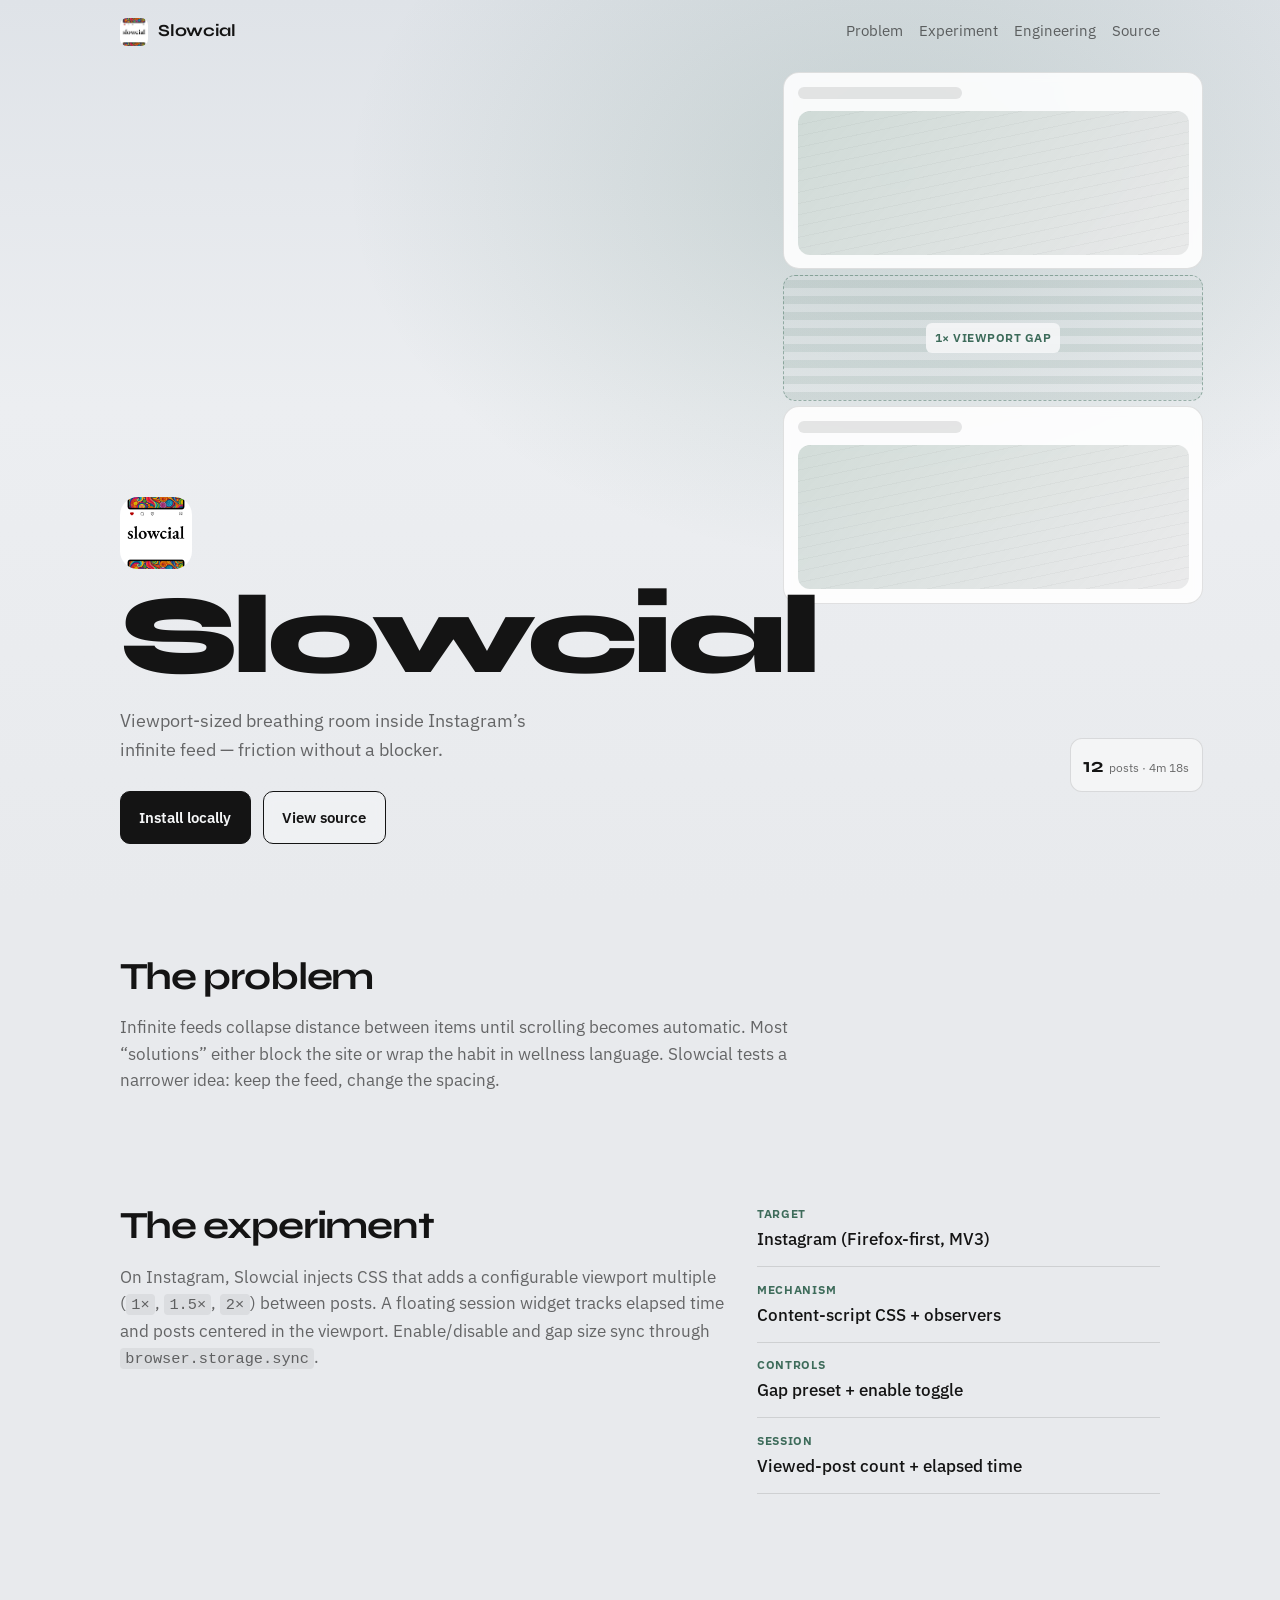
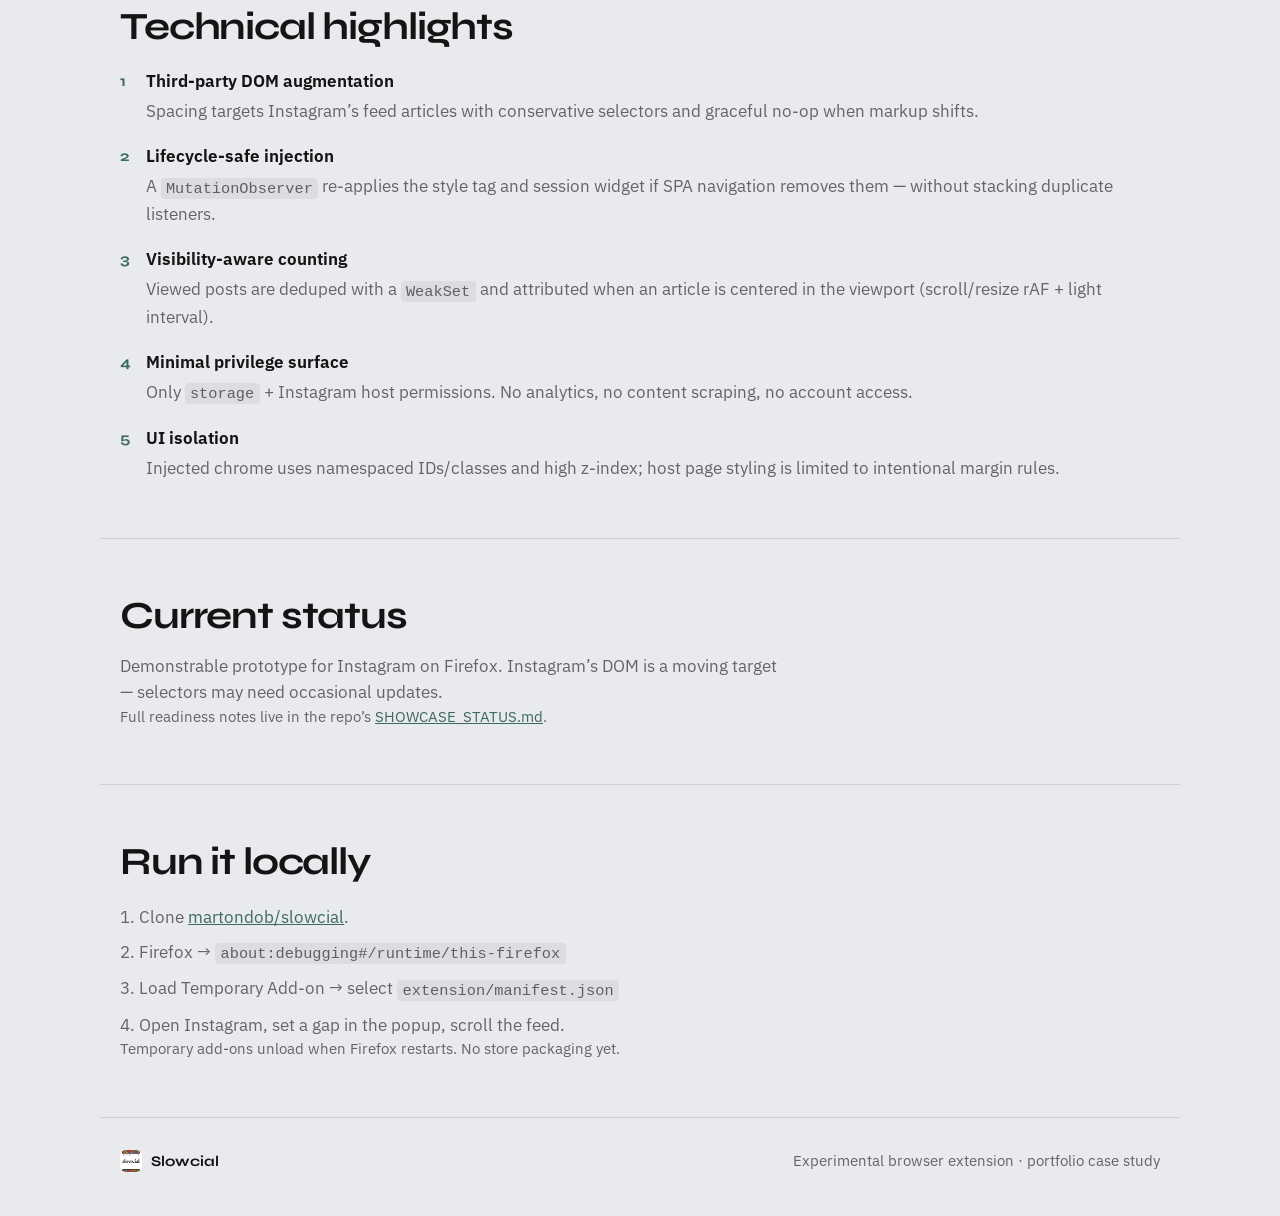
==== docs/index.html @ 137c08b6 "Serve landing from docs/ for GitHub Pages and tighten README for extension users" ====
<!DOCTYPE html>
<html lang="en">
<head>
  <meta charset="utf-8">
  <meta name="viewport" content="width=device-width, initial-scale=1">
  <meta name="description" content="Slowcial is an experimental Firefox extension that inserts viewport-sized space into Instagram feeds to interrupt automatic scrolling.">
  <title>Slowcial — intentional space in infinite feeds</title>
  <link rel="icon" href="assets/favicon.png" type="image/png">
  <link rel="icon" href="assets/slowcial-logo.svg" type="image/svg+xml" sizes="any">
  <link rel="preconnect" href="https://fonts.googleapis.com">
  <link rel="preconnect" href="https://fonts.gstatic.com" crossorigin>
  <link href="https://fonts.googleapis.com/css2?family=IBM+Plex+Sans:wght@400;500;600;700&family=Syne:wght@600;700;800&display=swap" rel="stylesheet">
  <link rel="stylesheet" href="styles.css">
</head>
<body>
  <header class="top">
    <a class="mark" href="#top" aria-label="Slowcial home">
      <img src="assets/slowcial-logo.png" alt="" width="28" height="28">
      <span>Slowcial</span>
    </a>
    <nav>
      <a href="#problem">Problem</a>
      <a href="#experiment">Experiment</a>
      <a href="#engineering">Engineering</a>
      <a href="https://github.com/martondob/slowcial">Source</a>
    </nav>
  </header>

  <main id="top">
    <section class="hero" aria-labelledby="hero-title">
      <div class="hero-stage" aria-hidden="true">
        <div class="hero-feed">
          <div class="feed-block feed-a">
            <div class="feed-meta"></div>
            <div class="feed-media"></div>
          </div>
          <div class="gap-band">
            <span>1× viewport gap</span>
          </div>
          <div class="feed-block feed-b">
            <div class="feed-meta"></div>
            <div class="feed-media"></div>
          </div>
        </div>
        <div class="session-chip">
          <strong>12</strong>
          <span>posts · 4m 18s</span>
        </div>
      </div>

      <div class="hero-copy">
        <img class="hero-logo" src="assets/slowcial-logo.png" alt="Slowcial">
        <h1 id="hero-title">Slowcial</h1>
        <p class="lede">
          Viewport-sized breathing room inside Instagram’s infinite feed —
          friction without a blocker.
        </p>
        <div class="cta-row">
          <a class="cta primary" href="#install">Install locally</a>
          <a class="cta ghost" href="https://github.com/martondob/slowcial">View source</a>
        </div>
      </div>
    </section>

    <section id="problem" class="band">
      <h2>The problem</h2>
      <p>
        Infinite feeds collapse distance between items until scrolling becomes automatic.
        Most “solutions” either block the site or wrap the habit in wellness language.
        Slowcial tests a narrower idea: keep the feed, change the spacing.
      </p>
    </section>

    <section id="experiment" class="band band-split">
      <div>
        <h2>The experiment</h2>
        <p>
          On Instagram, Slowcial injects CSS that adds a configurable viewport multiple
          (<code>1×</code>, <code>1.5×</code>, <code>2×</code>) between posts. A floating
          session widget tracks elapsed time and posts centered in the viewport.
          Enable/disable and gap size sync through <code>browser.storage.sync</code>.
        </p>
      </div>
      <ul class="facts">
        <li><span>Target</span> Instagram (Firefox-first, MV3)</li>
        <li><span>Mechanism</span> Content-script CSS + observers</li>
        <li><span>Controls</span> Gap preset + enable toggle</li>
        <li><span>Session</span> Viewed-post count + elapsed time</li>
      </ul>
    </section>

    <section id="engineering" class="band">
      <h2>Technical highlights</h2>
      <ol class="tech">
        <li>
          <strong>Third-party DOM augmentation</strong>
          Spacing targets Instagram’s feed articles with conservative selectors and
          graceful no-op when markup shifts.
        </li>
        <li>
          <strong>Lifecycle-safe injection</strong>
          A <code>MutationObserver</code> re-applies the style tag and session widget if
          SPA navigation removes them — without stacking duplicate listeners.
        </li>
        <li>
          <strong>Visibility-aware counting</strong>
          Viewed posts are deduped with a <code>WeakSet</code> and attributed when an
          article is centered in the viewport (scroll/resize rAF + light interval).
        </li>
        <li>
          <strong>Minimal privilege surface</strong>
          Only <code>storage</code> + Instagram host permissions. No analytics, no
          content scraping, no account access.
        </li>
        <li>
          <strong>UI isolation</strong>
          Injected chrome uses namespaced IDs/classes and high z-index; host page
          styling is limited to intentional margin rules.
        </li>
      </ol>
    </section>

    <section id="status" class="band band-status">
      <h2>Current status</h2>
      <p>
        Demonstrable prototype for Instagram on Firefox. Instagram’s DOM is a moving
        target — selectors may need occasional updates.
      </p>
      <p class="status-note">
        Full readiness notes live in the repo’s
        <a href="https://github.com/martondob/slowcial/blob/main/SHOWCASE_STATUS.md">SHOWCASE_STATUS.md</a>.
      </p>
    </section>

    <section id="install" class="band band-install">
      <h2>Run it locally</h2>
      <ol class="steps">
        <li>Clone <a href="https://github.com/martondob/slowcial">martondob/slowcial</a>.</li>
        <li>Firefox → <code>about:debugging#/runtime/this-firefox</code></li>
        <li>Load Temporary Add-on → select <code>extension/manifest.json</code></li>
        <li>Open Instagram, set a gap in the popup, scroll the feed.</li>
      </ol>
      <p class="fineprint">
        Temporary add-ons unload when Firefox restarts. No store packaging yet.
      </p>
    </section>
  </main>

  <footer class="foot">
    <div>
      <img src="assets/slowcial-logo.png" alt="" width="22" height="22">
      <strong>Slowcial</strong>
    </div>
    <p>Experimental browser extension · portfolio case study</p>
  </footer>

  <script>
    const reduce = window.matchMedia("(prefers-reduced-motion: reduce)").matches;
    if (!reduce) {
      const stage = document.querySelector(".hero-feed");
      if (stage) {
        const onScroll = () => {
          const y = Math.min(window.scrollY * 0.05, 28);
          stage.style.transform = `translateY(${y}px)`;
        };
        window.addEventListener("scroll", onScroll, { passive: true });
      }

      const observer = new IntersectionObserver(
        (entries) => {
          entries.forEach((entry) => {
            if (entry.isIntersecting) entry.target.classList.add("in-view");
          });
        },
        { threshold: 0.18 }
      );
      document.querySelectorAll(".band").forEach((el) => observer.observe(el));
    } else {
      document.querySelectorAll(".band").forEach((el) => el.classList.add("in-view"));
    }
  </script>
</body>
</html>
---- docs/styles.css ----
:root {
  --bg: #e8eaed;
  --ink: #141414;
  --muted: rgba(20, 20, 20, 0.62);
  --line: rgba(20, 20, 20, 0.12);
  --accent: #3d6b5a;
  --paper: #f5f6f7;
  --font-display: "Syne", "Arial Narrow", sans-serif;
  --font-body: "IBM Plex Sans", "Segoe UI", sans-serif;
  --max: 1080px;
}

* {
  box-sizing: border-box;
}

html {
  scroll-behavior: smooth;
}

body {
  margin: 0;
  color: var(--ink);
  font-family: var(--font-body);
  font-size: 17px;
  line-height: 1.55;
  background: var(--bg);
  min-height: 100vh;
}

a {
  color: inherit;
}

code {
  font-family: ui-monospace, "SF Mono", Menlo, Consolas, monospace;
  font-size: 0.9em;
  background: rgba(20, 20, 20, 0.06);
  padding: 0.1em 0.35em;
  border-radius: 4px;
}

.top {
  position: absolute;
  top: 0;
  left: 0;
  right: 0;
  z-index: 30;
  display: flex;
  align-items: center;
  justify-content: space-between;
  gap: 1rem;
  max-width: var(--max);
  margin: 0 auto;
  padding: 1.1rem 1.25rem;
}

.mark {
  display: inline-flex;
  align-items: center;
  gap: 0.65rem;
  text-decoration: none;
  font-family: var(--font-display);
  font-weight: 700;
  letter-spacing: -0.02em;
}

.mark img {
  border-radius: 7px;
  display: block;
}

.top nav {
  display: flex;
  gap: 1rem;
  flex-wrap: wrap;
}

.top nav a {
  text-decoration: none;
  font-size: 0.92rem;
  color: var(--muted);
}

.top nav a:hover {
  color: var(--ink);
}

.hero {
  position: relative;
  min-height: 100svh;
  display: grid;
  align-items: end;
  overflow: hidden;
  background:
    radial-gradient(1000px 700px at 70% 20%, rgba(61, 107, 90, 0.18), transparent 55%),
    linear-gradient(180deg, #dfe3e8 0%, #eceef1 45%, #e8eaed 100%);
}

.hero-stage {
  position: absolute;
  inset: 0;
  pointer-events: none;
}

.hero-feed {
  position: absolute;
  inset: 8% 6% auto auto;
  width: min(42vw, 420px);
  display: grid;
  gap: 0.35rem;
  transition: transform 200ms ease;
}

.feed-block {
  border: 1px solid var(--line);
  border-radius: 16px;
  background: rgba(255, 255, 255, 0.88);
  padding: 0.85rem;
  backdrop-filter: blur(4px);
  animation: rise-in 700ms ease both;
}

.feed-b {
  animation-delay: 180ms;
}

.feed-meta {
  height: 12px;
  width: 42%;
  border-radius: 999px;
  background: rgba(20, 20, 20, 0.1);
  margin-bottom: 0.75rem;
}

.feed-media {
  height: clamp(110px, 16vh, 160px);
  border-radius: 12px;
  background:
    linear-gradient(135deg, rgba(61, 107, 90, 0.22), rgba(20, 20, 20, 0.08)),
    repeating-linear-gradient(
      -12deg,
      transparent,
      transparent 10px,
      rgba(20, 20, 20, 0.03) 10px,
      rgba(20, 20, 20, 0.03) 11px
    );
}

.gap-band {
  display: grid;
  place-items: center;
  min-height: clamp(88px, 14vh, 140px);
  border-radius: 12px;
  border: 1px dashed rgba(61, 107, 90, 0.45);
  background:
    repeating-linear-gradient(
      0deg,
      rgba(61, 107, 90, 0.1),
      rgba(61, 107, 90, 0.1) 8px,
      transparent 8px,
      transparent 16px
    );
  animation: pulse-gap 2.8s ease-in-out infinite;
}

.gap-band span {
  font-size: 0.78rem;
  font-weight: 650;
  letter-spacing: 0.04em;
  text-transform: uppercase;
  color: var(--accent);
  background: rgba(245, 246, 247, 0.92);
  padding: 0.35rem 0.55rem;
  border-radius: 6px;
}

.session-chip {
  position: absolute;
  right: 6%;
  bottom: 12%;
  display: flex;
  align-items: baseline;
  gap: 0.45rem;
  padding: 0.65rem 0.8rem;
  border-radius: 12px;
  background: rgba(245, 246, 247, 0.94);
  border: 1px solid var(--line);
  backdrop-filter: blur(8px);
  animation: rise-in 800ms ease 240ms both;
}

.session-chip strong {
  font-family: var(--font-display);
  font-size: 1.25rem;
  letter-spacing: -0.03em;
}

.session-chip span {
  font-size: 0.78rem;
  color: var(--muted);
}

.hero-copy {
  position: relative;
  z-index: 2;
  max-width: var(--max);
  width: 100%;
  margin: 0 auto;
  padding: 7rem 1.25rem 3.5rem;
}

.hero-logo {
  width: 72px;
  height: 72px;
  border-radius: 18px;
  display: block;
  margin-bottom: 1.1rem;
}

.hero h1 {
  margin: 0;
  font-family: var(--font-display);
  font-size: clamp(4rem, 11vw, 7rem);
  font-weight: 800;
  line-height: 0.9;
  letter-spacing: -0.05em;
}

.lede {
  margin: 1.2rem 0 0;
  max-width: 28rem;
  font-size: 1.15rem;
  color: var(--muted);
}

.cta-row {
  display: flex;
  flex-wrap: wrap;
  gap: 0.75rem;
  margin-top: 1.75rem;
}

.cta {
  display: inline-flex;
  align-items: center;
  justify-content: center;
  padding: 0.85rem 1.15rem;
  text-decoration: none;
  font-weight: 600;
  font-size: 0.95rem;
  border-radius: 10px;
  border: 1px solid var(--ink);
  transition: transform 160ms ease, background 160ms ease, color 160ms ease;
}

.cta:hover {
  transform: translateY(-1px);
}

.cta.primary {
  background: var(--ink);
  color: #f5f6f7;
}

.cta.ghost {
  background: rgba(245, 246, 247, 0.55);
  backdrop-filter: blur(6px);
}

.band {
  max-width: var(--max);
  margin: 0 auto;
  padding: 3.5rem 1.25rem;
  opacity: 0;
  transform: translateY(14px);
  transition: opacity 500ms ease, transform 500ms ease;
}

.band.in-view {
  opacity: 1;
  transform: none;
}

.band h2 {
  margin: 0 0 1rem;
  font-family: var(--font-display);
  font-size: clamp(1.8rem, 3.5vw, 2.4rem);
  letter-spacing: -0.03em;
  line-height: 1.1;
}

.band p {
  margin: 0;
  max-width: 42rem;
  color: var(--muted);
}

.band-split {
  display: grid;
  grid-template-columns: 1.2fr 0.8fr;
  gap: 2rem;
  align-items: start;
}

.facts {
  list-style: none;
  margin: 0;
  padding: 0;
  display: grid;
  gap: 0.85rem;
}

.facts li {
  display: grid;
  gap: 0.15rem;
  padding-bottom: 0.85rem;
  border-bottom: 1px solid var(--line);
  color: var(--ink);
  font-weight: 500;
}

.facts span {
  font-size: 0.75rem;
  font-weight: 650;
  letter-spacing: 0.06em;
  text-transform: uppercase;
  color: var(--accent);
}

.tech {
  margin: 1.25rem 0 0;
  padding: 0;
  list-style: none;
  display: grid;
  gap: 1.15rem;
  counter-reset: item;
}

.tech li {
  padding-left: 1.6rem;
  position: relative;
  color: var(--muted);
}

.tech li::before {
  content: counter(item);
  counter-increment: item;
  position: absolute;
  left: 0;
  top: 0.15rem;
  font-family: var(--font-display);
  font-weight: 700;
  color: var(--accent);
  font-size: 0.95rem;
}

.tech strong {
  display: block;
  color: var(--ink);
  margin-bottom: 0.25rem;
  font-weight: 650;
}

.band-status,
.band-install {
  border-top: 1px solid var(--line);
}

.steps {
  margin: 1.25rem 0 0;
  padding-left: 1.2rem;
  color: var(--muted);
  display: grid;
  gap: 0.55rem;
}

.steps a {
  color: var(--accent);
}

.fineprint,
.status-note {
  margin-top: 1rem;
  font-size: 0.92rem;
  color: var(--muted);
}

.status-note a,
.fineprint a {
  color: var(--accent);
}

.foot {
  max-width: var(--max);
  margin: 0 auto;
  padding: 2rem 1.25rem 3rem;
  display: flex;
  flex-wrap: wrap;
  gap: 0.75rem 1.5rem;
  align-items: center;
  justify-content: space-between;
  border-top: 1px solid var(--line);
  color: var(--muted);
  font-size: 0.92rem;
}

.foot > div {
  display: inline-flex;
  align-items: center;
  gap: 0.55rem;
  color: var(--ink);
  font-family: var(--font-display);
}

.foot img {
  border-radius: 6px;
}

.foot p {
  margin: 0;
}

@keyframes rise-in {
  from {
    opacity: 0;
    transform: translateY(10px);
  }
  to {
    opacity: 1;
    transform: none;
  }
}

@keyframes pulse-gap {
  0%,
  100% {
    opacity: 0.85;
  }
  50% {
    opacity: 1;
  }
}

@media (prefers-reduced-motion: reduce) {
  html {
    scroll-behavior: auto;
  }

  .feed-block,
  .session-chip,
  .gap-band,
  .band {
    animation: none !important;
    transition: none !important;
    opacity: 1;
    transform: none;
  }
}

@media (max-width: 860px) {
  .band-split {
    grid-template-columns: 1fr;
  }

  .hero-feed {
    inset: 18% 4% auto auto;
    width: min(58vw, 260px);
    opacity: 0.9;
  }

  .session-chip {
    right: 4%;
    bottom: 38%;
  }

  .hero-copy {
    padding-top: 6.5rem;
    padding-bottom: 2.5rem;
  }

  .top nav {
    display: none;
  }
}
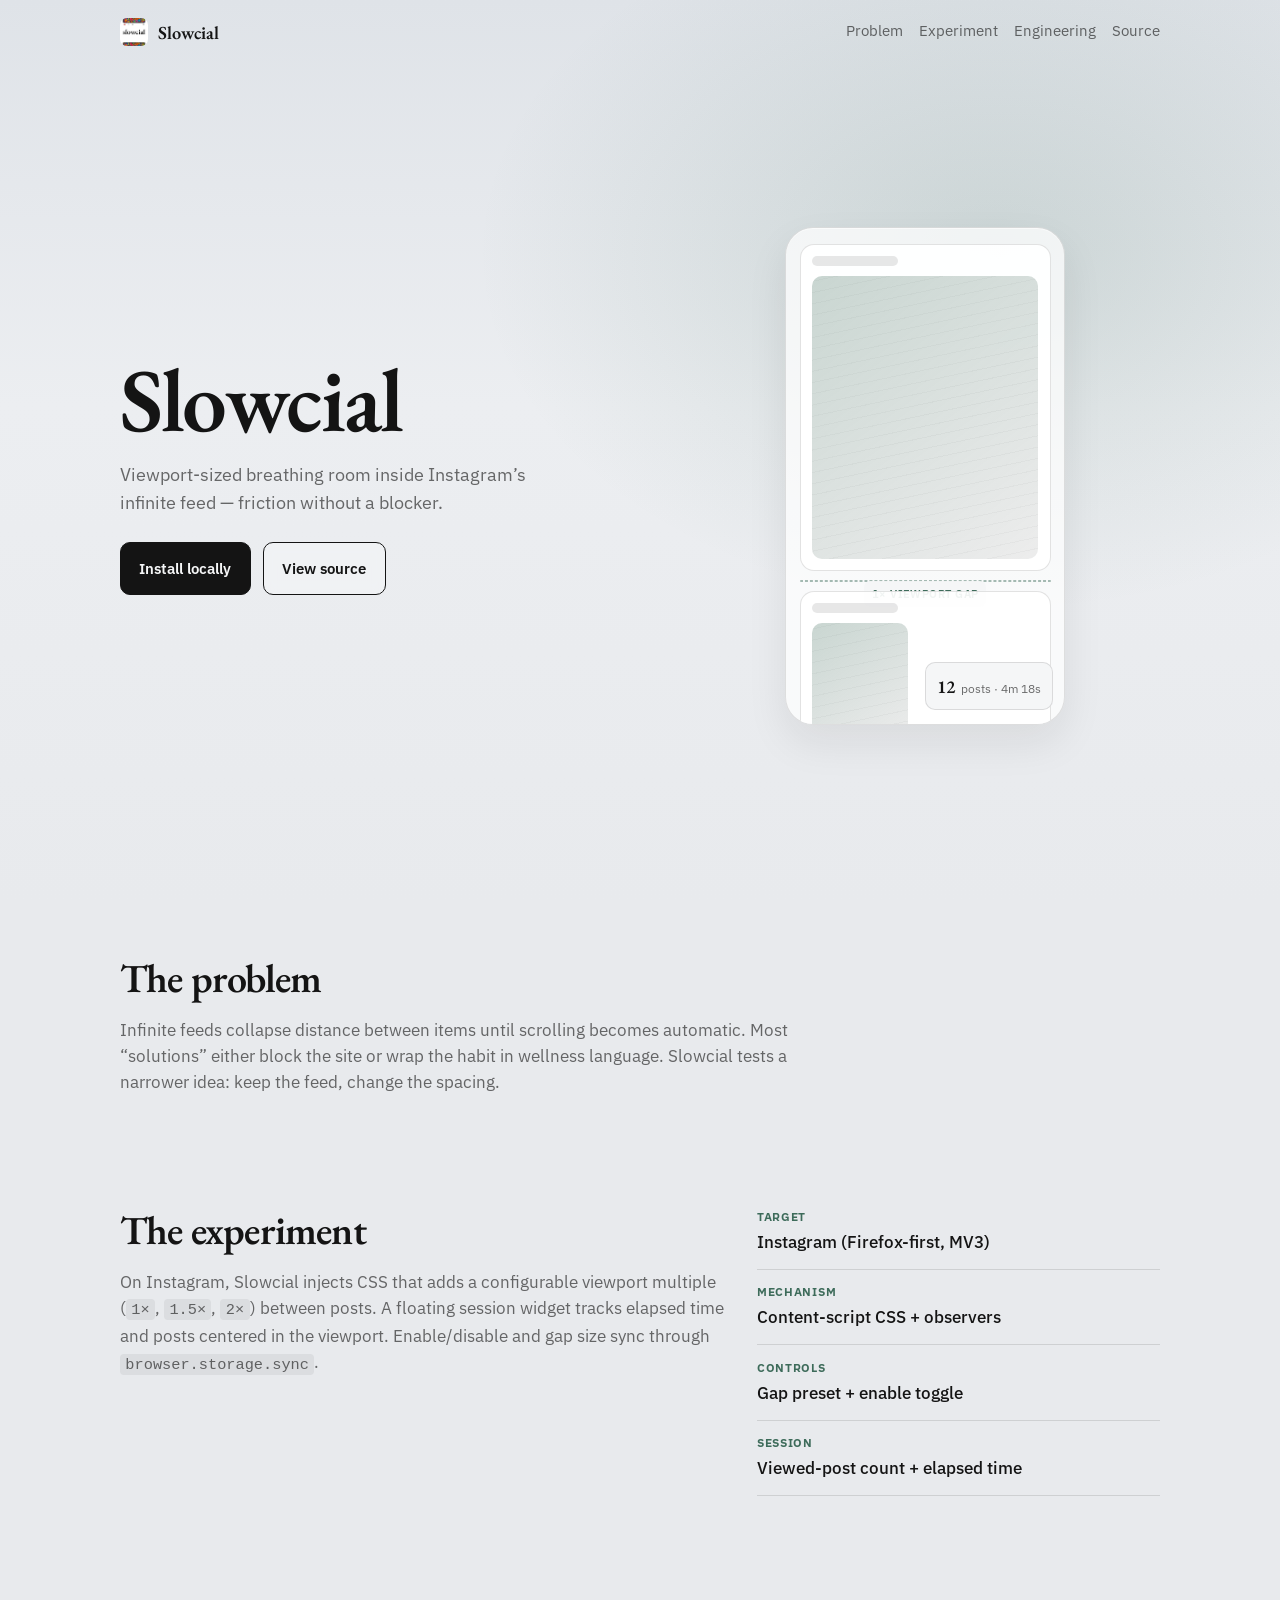
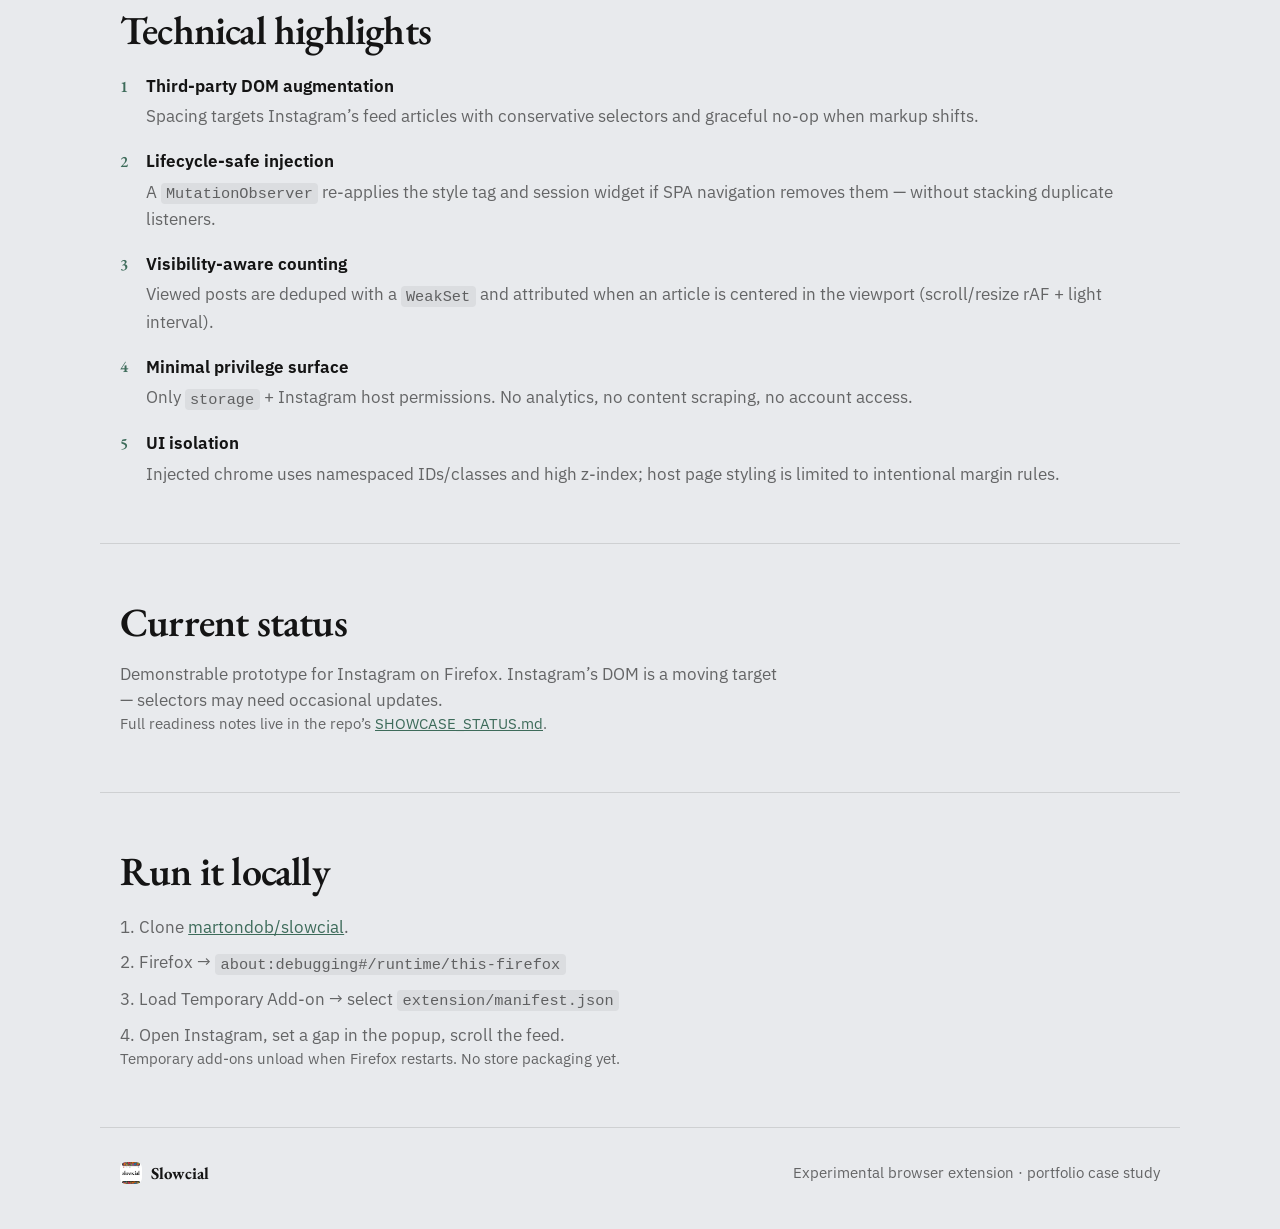
==== commit 99d5e9d8: "Refine hero into contained portrait stage with EB Garamond" ====
--- a/docs/index.html
+++ b/docs/index.html
@@ -9,7 +9,7 @@
   <link rel="icon" href="assets/slowcial-logo.svg" type="image/svg+xml" sizes="any">
   <link rel="preconnect" href="https://fonts.googleapis.com">
   <link rel="preconnect" href="https://fonts.gstatic.com" crossorigin>
-  <link href="https://fonts.googleapis.com/css2?family=IBM+Plex+Sans:wght@400;500;600;700&family=Syne:wght@600;700;800&display=swap" rel="stylesheet">
+  <link href="https://fonts.googleapis.com/css2?family=EB+Garamond:wght@500;600;700&family=IBM+Plex+Sans:wght@400;500;600;700&display=swap" rel="stylesheet">
   <link rel="stylesheet" href="styles.css">
 </head>
 <body>
@@ -28,36 +28,39 @@
 
   <main id="top">
     <section class="hero" aria-labelledby="hero-title">
-      <div class="hero-stage" aria-hidden="true">
-        <div class="hero-feed">
-          <div class="feed-block feed-a">
-            <div class="feed-meta"></div>
-            <div class="feed-media"></div>
-          </div>
-          <div class="gap-band">
-            <span>1× viewport gap</span>
-          </div>
-          <div class="feed-block feed-b">
-            <div class="feed-meta"></div>
-            <div class="feed-media"></div>
+      <div class="hero-inner">
+        <div class="hero-copy">
+          <h1 id="hero-title">Slowcial</h1>
+          <p class="lede">
+            Viewport-sized breathing room inside Instagram’s infinite feed —
+            friction without a blocker.
+          </p>
+          <div class="cta-row">
+            <a class="cta primary" href="#install">Install locally</a>
+            <a class="cta ghost" href="https://github.com/martondob/slowcial">View source</a>
           </div>
         </div>
-        <div class="session-chip">
-          <strong>12</strong>
-          <span>posts · 4m 18s</span>
-        </div>
-      </div>
 
-      <div class="hero-copy">
-        <img class="hero-logo" src="assets/slowcial-logo.png" alt="Slowcial">
-        <h1 id="hero-title">Slowcial</h1>
-        <p class="lede">
-          Viewport-sized breathing room inside Instagram’s infinite feed —
-          friction without a blocker.
-        </p>
-        <div class="cta-row">
-          <a class="cta primary" href="#install">Install locally</a>
-          <a class="cta ghost" href="https://github.com/martondob/slowcial">View source</a>
+        <div class="hero-stage" aria-hidden="true">
+          <div class="phone">
+            <div class="hero-feed">
+              <div class="feed-block feed-a">
+                <div class="feed-meta"></div>
+                <div class="feed-media"></div>
+              </div>
+              <div class="gap-band">
+                <span>1× viewport gap</span>
+              </div>
+              <div class="feed-block feed-b">
+                <div class="feed-meta"></div>
+                <div class="feed-media"></div>
+              </div>
+            </div>
+            <div class="session-chip">
+              <strong>12</strong>
+              <span>posts · 4m 18s</span>
+            </div>
+          </div>
         </div>
       </div>
     </section>
--- a/docs/styles.css
+++ b/docs/styles.css
@@ -5,7 +5,7 @@
   --line: rgba(20, 20, 20, 0.12);
   --accent: #3d6b5a;
   --paper: #f5f6f7;
-  --font-display: "Syne", "Arial Narrow", sans-serif;
+  --font-display: "EB Garamond", "Iowan Old Style", "Palatino Linotype", Palatino, serif;
   --font-body: "IBM Plex Sans", "Segoe UI", sans-serif;
   --max: 1080px;
 }
@@ -61,8 +61,9 @@
   gap: 0.65rem;
   text-decoration: none;
   font-family: var(--font-display);
-  font-weight: 700;
-  letter-spacing: -0.02em;
+  font-weight: 600;
+  font-size: 1.15rem;
+  letter-spacing: -0.01em;
 }
 
 .mark img {
@@ -88,56 +89,121 @@
 
 .hero {
   position: relative;
-  min-height: 100svh;
-  display: grid;
-  align-items: end;
+  min-height: min(100svh, 920px);
+  display: flex;
+  align-items: center;
   overflow: hidden;
   background:
-    radial-gradient(1000px 700px at 70% 20%, rgba(61, 107, 90, 0.18), transparent 55%),
+    radial-gradient(900px 620px at 78% 28%, rgba(61, 107, 90, 0.16), transparent 58%),
     linear-gradient(180deg, #dfe3e8 0%, #eceef1 45%, #e8eaed 100%);
 }
 
+.hero-inner {
+  width: 100%;
+  max-width: var(--max);
+  margin: 0 auto;
+  padding: 6.5rem 1.25rem 3.25rem;
+  display: grid;
+  grid-template-columns: minmax(0, 1.05fr) minmax(0, 0.95fr);
+  gap: clamp(1.5rem, 4vw, 3.5rem);
+  align-items: center;
+}
+
+.hero-copy {
+  position: relative;
+  z-index: 2;
+  max-width: 30rem;
+}
+
+.hero h1 {
+  margin: 0;
+  font-family: var(--font-display);
+  font-size: clamp(3.4rem, 7.5vw, 5.6rem);
+  font-weight: 600;
+  line-height: 0.95;
+  letter-spacing: -0.02em;
+}
+
+.lede {
+  margin: 1.15rem 0 0;
+  max-width: 26rem;
+  font-size: 1.12rem;
+  color: var(--muted);
+}
+
+.cta-row {
+  display: flex;
+  flex-wrap: wrap;
+  gap: 0.75rem;
+  margin-top: 1.6rem;
+}
+
 .hero-stage {
-  position: absolute;
-  inset: 0;
+  position: relative;
+  display: flex;
+  justify-content: center;
+  align-items: center;
   pointer-events: none;
 }
 
+.phone {
+  position: relative;
+  width: min(100%, 280px);
+  aspect-ratio: 9 / 16;
+  border-radius: 28px;
+  border: 1px solid var(--line);
+  background: rgba(255, 255, 255, 0.72);
+  box-shadow:
+    0 1px 0 rgba(255, 255, 255, 0.55) inset,
+    0 18px 40px rgba(20, 20, 20, 0.08);
+  overflow: hidden;
+  animation: rise-in 700ms ease both;
+}
+
+.phone > img,
+.phone-shot {
+  display: block;
+  width: 100%;
+  height: 100%;
+  object-fit: cover;
+  object-position: top center;
+}
+
 .hero-feed {
-  position: absolute;
-  inset: 8% 6% auto auto;
-  width: min(42vw, 420px);
-  display: grid;
-  gap: 0.35rem;
+  height: 100%;
+  padding: 1rem 0.85rem 3.4rem;
+  display: grid;
+  grid-template-rows: auto 1fr auto;
+  gap: 0.55rem;
   transition: transform 200ms ease;
 }
 
 .feed-block {
   border: 1px solid var(--line);
-  border-radius: 16px;
-  background: rgba(255, 255, 255, 0.88);
-  padding: 0.85rem;
-  backdrop-filter: blur(4px);
+  border-radius: 14px;
+  background: rgba(255, 255, 255, 0.92);
+  padding: 0.7rem;
   animation: rise-in 700ms ease both;
 }
 
 .feed-b {
   animation-delay: 180ms;
+  opacity: 0.72;
 }
 
 .feed-meta {
-  height: 12px;
-  width: 42%;
+  height: 10px;
+  width: 38%;
   border-radius: 999px;
   background: rgba(20, 20, 20, 0.1);
-  margin-bottom: 0.75rem;
+  margin-bottom: 0.6rem;
 }
 
 .feed-media {
-  height: clamp(110px, 16vh, 160px);
-  border-radius: 12px;
+  aspect-ratio: 4 / 5;
+  border-radius: 10px;
   background:
-    linear-gradient(135deg, rgba(61, 107, 90, 0.22), rgba(20, 20, 20, 0.08)),
+    linear-gradient(145deg, rgba(61, 107, 90, 0.28), rgba(20, 20, 20, 0.08)),
     repeating-linear-gradient(
       -12deg,
       transparent,
@@ -147,10 +213,15 @@
     );
 }
 
+.feed-b .feed-media {
+  aspect-ratio: 4 / 5;
+  max-height: 7.5rem;
+}
+
 .gap-band {
   display: grid;
   place-items: center;
-  min-height: clamp(88px, 14vh, 140px);
+  min-height: 0;
   border-radius: 12px;
   border: 1px dashed rgba(61, 107, 90, 0.45);
   background:
@@ -165,80 +236,43 @@
 }
 
 .gap-band span {
-  font-size: 0.78rem;
+  font-size: 0.68rem;
   font-weight: 650;
   letter-spacing: 0.04em;
   text-transform: uppercase;
   color: var(--accent);
-  background: rgba(245, 246, 247, 0.92);
-  padding: 0.35rem 0.55rem;
+  background: rgba(245, 246, 247, 0.94);
+  padding: 0.3rem 0.5rem;
   border-radius: 6px;
 }
 
 .session-chip {
   position: absolute;
-  right: 6%;
-  bottom: 12%;
+  left: 50%;
+  bottom: 0.85rem;
+  transform: translateX(-50%);
   display: flex;
   align-items: baseline;
-  gap: 0.45rem;
-  padding: 0.65rem 0.8rem;
-  border-radius: 12px;
-  background: rgba(245, 246, 247, 0.94);
+  gap: 0.4rem;
+  padding: 0.55rem 0.7rem;
+  border-radius: 10px;
+  background: rgba(245, 246, 247, 0.96);
   border: 1px solid var(--line);
   backdrop-filter: blur(8px);
+  white-space: nowrap;
   animation: rise-in 800ms ease 240ms both;
 }
 
 .session-chip strong {
   font-family: var(--font-display);
-  font-size: 1.25rem;
-  letter-spacing: -0.03em;
+  font-size: 1.15rem;
+  font-weight: 600;
+  letter-spacing: -0.02em;
 }
 
 .session-chip span {
-  font-size: 0.78rem;
-  color: var(--muted);
-}
-
-.hero-copy {
-  position: relative;
-  z-index: 2;
-  max-width: var(--max);
-  width: 100%;
-  margin: 0 auto;
-  padding: 7rem 1.25rem 3.5rem;
-}
-
-.hero-logo {
-  width: 72px;
-  height: 72px;
-  border-radius: 18px;
-  display: block;
-  margin-bottom: 1.1rem;
-}
-
-.hero h1 {
-  margin: 0;
-  font-family: var(--font-display);
-  font-size: clamp(4rem, 11vw, 7rem);
-  font-weight: 800;
-  line-height: 0.9;
-  letter-spacing: -0.05em;
-}
-
-.lede {
-  margin: 1.2rem 0 0;
-  max-width: 28rem;
-  font-size: 1.15rem;
-  color: var(--muted);
-}
-
-.cta-row {
-  display: flex;
-  flex-wrap: wrap;
-  gap: 0.75rem;
-  margin-top: 1.75rem;
+  font-size: 0.72rem;
+  color: var(--muted);
 }
 
 .cta {
@@ -285,9 +319,10 @@
 .band h2 {
   margin: 0 0 1rem;
   font-family: var(--font-display);
-  font-size: clamp(1.8rem, 3.5vw, 2.4rem);
-  letter-spacing: -0.03em;
-  line-height: 1.1;
+  font-size: clamp(1.9rem, 3.5vw, 2.5rem);
+  font-weight: 600;
+  letter-spacing: -0.02em;
+  line-height: 1.12;
 }
 
 .band p {
@@ -348,11 +383,11 @@
   counter-increment: item;
   position: absolute;
   left: 0;
-  top: 0.15rem;
+  top: 0.1rem;
   font-family: var(--font-display);
-  font-weight: 700;
+  font-weight: 600;
   color: var(--accent);
-  font-size: 0.95rem;
+  font-size: 1rem;
 }
 
 .tech strong {
@@ -411,6 +446,8 @@
   gap: 0.55rem;
   color: var(--ink);
   font-family: var(--font-display);
+  font-weight: 600;
+  font-size: 1.05rem;
 }
 
 .foot img {
@@ -450,12 +487,17 @@
   .feed-block,
   .session-chip,
   .gap-band,
+  .phone,
   .band {
     animation: none !important;
     transition: none !important;
     opacity: 1;
     transform: none;
   }
+
+  .session-chip {
+    transform: translateX(-50%);
+  }
 }
 
 @media (max-width: 860px) {
@@ -463,23 +505,36 @@
     grid-template-columns: 1fr;
   }
 
-  .hero-feed {
-    inset: 18% 4% auto auto;
-    width: min(58vw, 260px);
-    opacity: 0.9;
-  }
-
-  .session-chip {
-    right: 4%;
-    bottom: 38%;
+  .hero {
+    min-height: 0;
+  }
+
+  .hero-inner {
+    grid-template-columns: 1fr;
+    padding-top: 5.75rem;
+    padding-bottom: 2.75rem;
+    gap: 2rem;
   }
 
   .hero-copy {
-    padding-top: 6.5rem;
-    padding-bottom: 2.5rem;
+    max-width: 28rem;
+  }
+
+  .phone {
+    width: min(100%, 240px);
   }
 
   .top nav {
     display: none;
   }
 }
+
+@media (max-width: 520px) {
+  .hero h1 {
+    font-size: clamp(2.8rem, 14vw, 3.6rem);
+  }
+
+  .phone {
+    width: min(100%, 220px);
+  }
+}
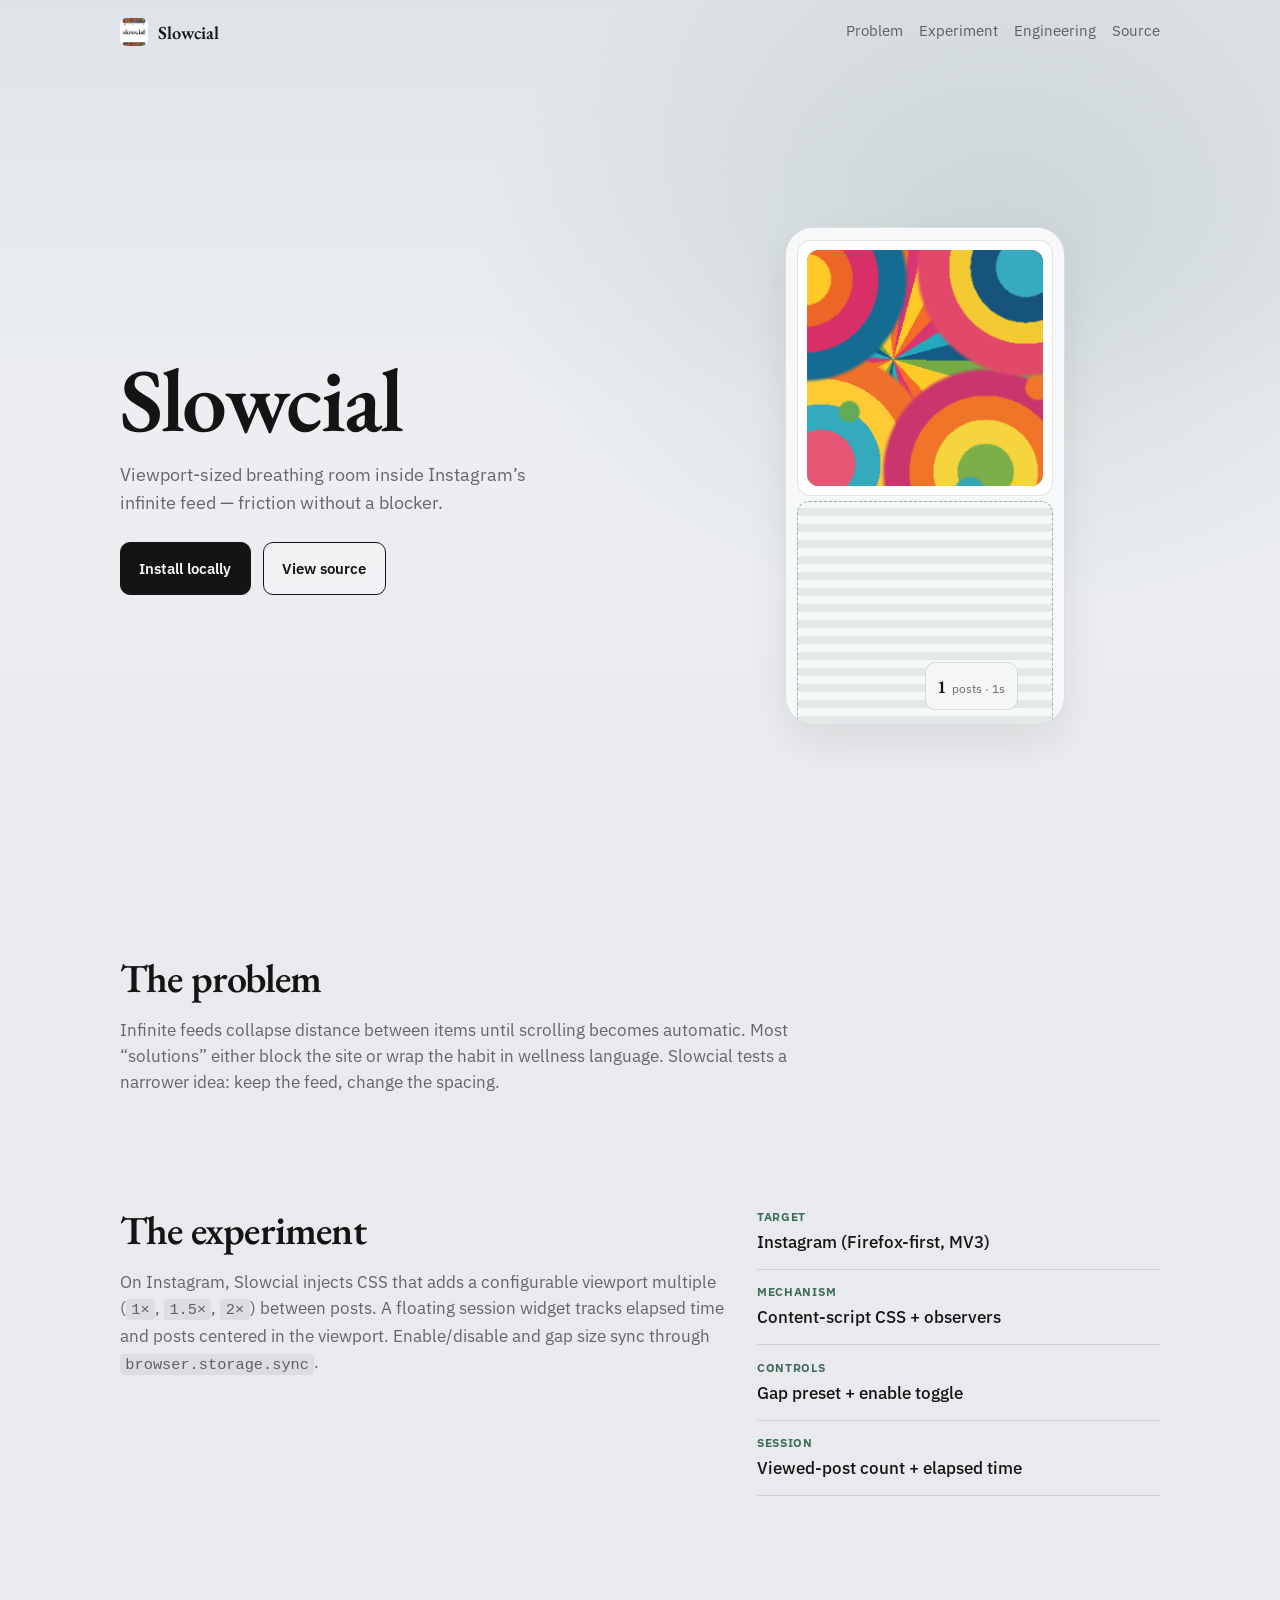
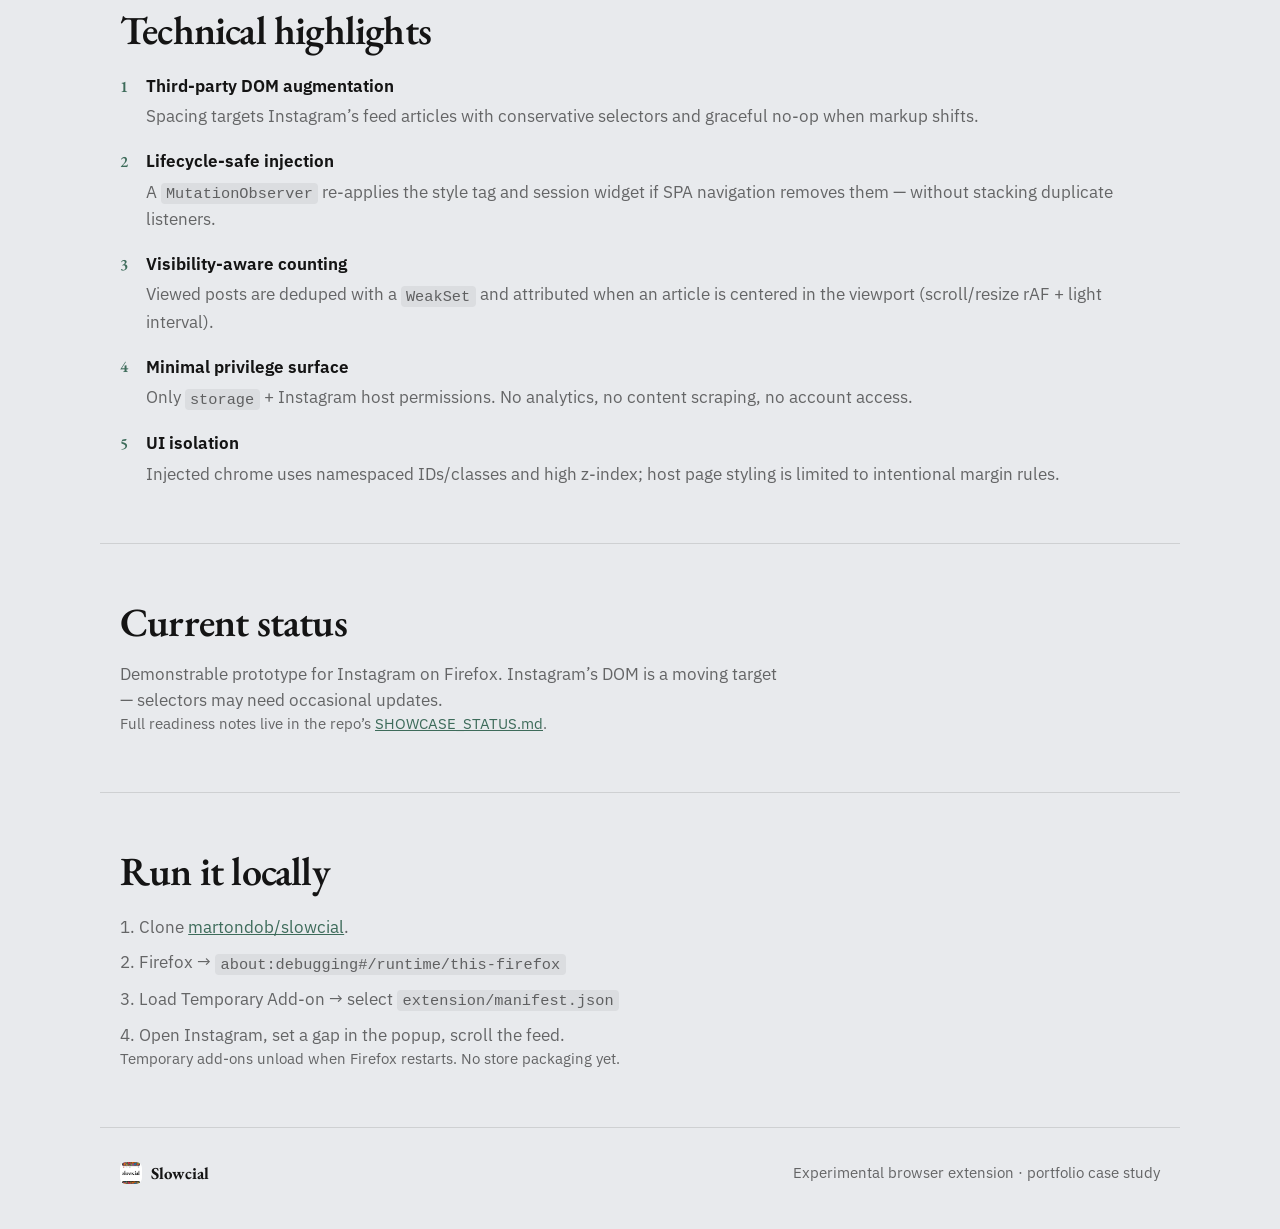
==== commit 3580c005: "Add interactive infinite-scroll phone demo with pulse posts" ====
--- a/docs/index.html
+++ b/docs/index.html
@@ -11,6 +11,7 @@
   <link rel="preconnect" href="https://fonts.gstatic.com" crossorigin>
   <link href="https://fonts.googleapis.com/css2?family=EB+Garamond:wght@500;600;700&family=IBM+Plex+Sans:wght@400;500;600;700&display=swap" rel="stylesheet">
   <link rel="stylesheet" href="styles.css">
+  <link rel="stylesheet" href="slowcial-pulse.css">
 </head>
 <body>
   <header class="top">
@@ -41,24 +42,18 @@
           </div>
         </div>
 
-        <div class="hero-stage" aria-hidden="true">
+        <div class="hero-stage">
           <div class="phone">
-            <div class="hero-feed">
-              <div class="feed-block feed-a">
-                <div class="feed-meta"></div>
-                <div class="feed-media"></div>
-              </div>
-              <div class="gap-band">
-                <span>1× viewport gap</span>
-              </div>
-              <div class="feed-block feed-b">
-                <div class="feed-meta"></div>
-                <div class="feed-media"></div>
-              </div>
-            </div>
-            <div class="session-chip">
-              <strong>12</strong>
-              <span>posts · 4m 18s</span>
+            <div
+              class="hero-feed"
+              id="demo-feed"
+              tabindex="0"
+              role="region"
+              aria-label="Interactive Slowcial feed demo — scroll to feel the gaps"
+            ></div>
+            <div class="session-chip" aria-live="polite">
+              <strong id="demo-count">0</strong>
+              <span id="demo-meta">posts · 0s</span>
             </div>
           </div>
         </div>
@@ -159,16 +154,155 @@
 
   <script>
     const reduce = window.matchMedia("(prefers-reduced-motion: reduce)").matches;
+
+    (function initDemoFeed() {
+      const feed = document.getElementById("demo-feed");
+      const countEl = document.getElementById("demo-count");
+      const metaEl = document.getElementById("demo-meta");
+      if (!feed || !countEl || !metaEl) return;
+
+      const startedAt = performance.now();
+      let postIndex = 0;
+      let viewed = 0;
+      const seen = new WeakSet();
+      let appending = false;
+
+      const hueFor = (i) => (i * 47) % 360;
+      const delayFor = (i) => `${-((i * 3.7) % 19)}s`;
+
+      function makePulse(i) {
+        const pulse = document.createElement("div");
+        pulse.className = "slowcial-pulse";
+        pulse.setAttribute("aria-hidden", "true");
+        pulse.style.filter = `hue-rotate(${hueFor(i)}deg)`;
+
+        ["a", "b", "c"].forEach((key) => {
+          const layer = document.createElement("div");
+          layer.className = `slowcial-layer layer-${key}`;
+          layer.style.animationDelay = delayFor(i + key.charCodeAt(0));
+          pulse.appendChild(layer);
+        });
+
+        return pulse;
+      }
+
+      function makePost() {
+        const i = postIndex++;
+        const article = document.createElement("article");
+        article.className = "feed-block";
+        article.dataset.post = String(i + 1);
+
+        const media = document.createElement("div");
+        media.className = "feed-media";
+        media.appendChild(makePulse(i));
+        article.appendChild(media);
+        return article;
+      }
+
+      function makeGap() {
+        const gap = document.createElement("div");
+        gap.className = "gap-band";
+        gap.innerHTML = "<span>1× viewport gap</span>";
+        return gap;
+      }
+
+      function appendUnit() {
+        feed.appendChild(makePost());
+        feed.appendChild(makeGap());
+      }
+
+      function seed(n = 5) {
+        for (let i = 0; i < n; i++) appendUnit();
+      }
+
+      function formatElapsed(ms) {
+        const total = Math.max(0, Math.floor(ms / 1000));
+        const m = Math.floor(total / 60);
+        const s = total % 60;
+        return m > 0 ? `${m}m ${s}s` : `${s}s`;
+      }
+
+      function updateChip() {
+        countEl.textContent = String(viewed);
+        metaEl.textContent = `posts · ${formatElapsed(performance.now() - startedAt)}`;
+      }
+
+      function markCentered() {
+        const mid = feed.scrollTop + feed.clientHeight * 0.5;
+        const posts = feed.querySelectorAll(".feed-block");
+        posts.forEach((post) => {
+          const top = post.offsetTop;
+          const bottom = top + post.offsetHeight;
+          if (mid >= top && mid <= bottom && !seen.has(post)) {
+            seen.add(post);
+            viewed += 1;
+            updateChip();
+          }
+        });
+      }
+
+      function ensureTail() {
+        if (appending) return;
+        const remaining = feed.scrollHeight - feed.scrollTop - feed.clientHeight;
+        if (remaining < feed.clientHeight * 1.5) {
+          appending = true;
+          appendUnit();
+          appending = false;
+        }
+      }
+
+      function pruneHead() {
+        // Keep DOM bounded while preserving scroll position.
+        while (feed.children.length > 24 && feed.scrollTop > feed.clientHeight * 3) {
+          const first = feed.firstElementChild;
+          if (!first) break;
+          const h = first.offsetHeight;
+          feed.removeChild(first);
+          feed.scrollTop -= h;
+        }
+      }
+
+      function syncGapSize() {
+        feed.style.setProperty("--gap-h", `${Math.round(feed.clientHeight)}px`);
+      }
+
+      seed(5);
+      syncGapSize();
+      updateChip();
+      markCentered();
+
+      let ticking = false;
+      feed.addEventListener(
+        "scroll",
+        () => {
+          if (ticking) return;
+          ticking = true;
+          requestAnimationFrame(() => {
+            markCentered();
+            ensureTail();
+            pruneHead();
+            ticking = false;
+          });
+        },
+        { passive: true }
+      );
+
+      if (typeof ResizeObserver !== "undefined") {
+        new ResizeObserver(syncGapSize).observe(feed);
+      } else {
+        window.addEventListener("resize", syncGapSize);
+      }
+
+      const timer = window.setInterval(updateChip, 1000);
+
+      window.addEventListener(
+        "beforeunload",
+        () => window.clearInterval(timer),
+        { once: true }
+      );
+    })();
+
     if (!reduce) {
-      const stage = document.querySelector(".hero-feed");
-      if (stage) {
-        const onScroll = () => {
-          const y = Math.min(window.scrollY * 0.05, 28);
-          stage.style.transform = `translateY(${y}px)`;
-        };
-        window.addEventListener("scroll", onScroll, { passive: true });
-      }
-
       const observer = new IntersectionObserver(
         (entries) => {
           entries.forEach((entry) => {
--- a/docs/styles.css
+++ b/docs/styles.css
@@ -143,7 +143,6 @@
   display: flex;
   justify-content: center;
   align-items: center;
-  pointer-events: none;
 }
 
 .phone {
@@ -152,7 +151,7 @@
   aspect-ratio: 9 / 16;
   border-radius: 28px;
   border: 1px solid var(--line);
-  background: rgba(255, 255, 255, 0.72);
+  background: #f7f8f9;
   box-shadow:
     0 1px 0 rgba(255, 255, 255, 0.55) inset,
     0 18px 40px rgba(20, 20, 20, 0.08);
@@ -171,57 +170,45 @@
 
 .hero-feed {
   height: 100%;
-  padding: 1rem 0.85rem 3.4rem;
-  display: grid;
-  grid-template-rows: auto 1fr auto;
-  gap: 0.55rem;
-  transition: transform 200ms ease;
+  overflow-x: hidden;
+  overflow-y: auto;
+  overscroll-behavior: contain;
+  padding: 0.75rem 0.7rem 3.5rem;
+  display: flex;
+  flex-direction: column;
+  gap: 0;
+  -webkit-overflow-scrolling: touch;
+  scrollbar-width: none;
+}
+
+.hero-feed::-webkit-scrollbar {
+  display: none;
+}
+
+.hero-feed:focus-visible {
+  outline: 2px solid var(--accent);
+  outline-offset: -2px;
 }
 
 .feed-block {
+  flex: 0 0 auto;
   border: 1px solid var(--line);
   border-radius: 14px;
-  background: rgba(255, 255, 255, 0.92);
-  padding: 0.7rem;
-  animation: rise-in 700ms ease both;
-}
-
-.feed-b {
-  animation-delay: 180ms;
-  opacity: 0.72;
-}
-
-.feed-meta {
-  height: 10px;
-  width: 38%;
-  border-radius: 999px;
-  background: rgba(20, 20, 20, 0.1);
-  margin-bottom: 0.6rem;
+  background: rgba(255, 255, 255, 0.96);
+  padding: 0.55rem;
 }
 
 .feed-media {
-  aspect-ratio: 4 / 5;
-  border-radius: 10px;
-  background:
-    linear-gradient(145deg, rgba(61, 107, 90, 0.28), rgba(20, 20, 20, 0.08)),
-    repeating-linear-gradient(
-      -12deg,
-      transparent,
-      transparent 10px,
-      rgba(20, 20, 20, 0.03) 10px,
-      rgba(20, 20, 20, 0.03) 11px
-    );
-}
-
-.feed-b .feed-media {
-  aspect-ratio: 4 / 5;
-  max-height: 7.5rem;
+  display: block;
 }
 
 .gap-band {
+  flex: 0 0 auto;
   display: grid;
   place-items: center;
-  min-height: 0;
+  height: var(--gap-h, 100%);
+  min-height: 12rem;
+  margin: 0.35rem 0;
   border-radius: 12px;
   border: 1px dashed rgba(61, 107, 90, 0.45);
   background:
@@ -232,7 +219,6 @@
       transparent 8px,
       transparent 16px
     );
-  animation: pulse-gap 2.8s ease-in-out infinite;
 }
 
 .gap-band span {
@@ -251,6 +237,7 @@
   left: 50%;
   bottom: 0.85rem;
   transform: translateX(-50%);
+  z-index: 2;
   display: flex;
   align-items: baseline;
   gap: 0.4rem;
@@ -260,6 +247,7 @@
   border: 1px solid var(--line);
   backdrop-filter: blur(8px);
   white-space: nowrap;
+  pointer-events: none;
   animation: rise-in 800ms ease 240ms both;
 }
 
@@ -469,24 +457,12 @@
   }
 }
 
-@keyframes pulse-gap {
-  0%,
-  100% {
-    opacity: 0.85;
-  }
-  50% {
-    opacity: 1;
-  }
-}
-
 @media (prefers-reduced-motion: reduce) {
   html {
     scroll-behavior: auto;
   }
 
-  .feed-block,
   .session-chip,
-  .gap-band,
   .phone,
   .band {
     animation: none !important;
--- a/docs/slowcial-pulse.css
+++ b/docs/slowcial-pulse.css
@@ -0,0 +1,135 @@
+.slowcial-pulse {
+  position: relative;
+  width: 100%;
+  aspect-ratio: 1;
+  overflow: hidden;
+  border-radius: 12px;
+
+  background: #112c4f;
+  isolation: isolate;
+}
+
+/*
+ * The layers are intentionally much larger than the visible square.
+ * We animate transforms rather than continuously recalculating gradients.
+ */
+.slowcial-layer {
+  position: absolute;
+  inset: -35%;
+
+  will-change: transform, opacity;
+  transform-origin: center;
+}
+
+/* Broad Yellow-Submarine-ish sweeping bands */
+.layer-a {
+  background:
+    repeating-conic-gradient(
+      from 15deg at 42% 48%,
+      #ffca28 0deg 14deg,
+      #f56b2a 14deg 29deg,
+      #d93670 29deg 44deg,
+      #25a9bd 44deg 60deg,
+      #145b86 60deg 76deg,
+      #76aa43 76deg 91deg,
+      #ffca28 91deg 108deg
+    );
+
+  animation: slowcial-spin-a 19s linear infinite;
+}
+
+/* Large circular / spiral-like shapes */
+.layer-b {
+  background:
+    radial-gradient(
+      circle at 20% 28%,
+      #ffca28 0 6%,
+      #ee6528 6% 11%,
+      #d82f69 11% 17%,
+      #156c93 17% 23%,
+      transparent 24%
+    ),
+    radial-gradient(
+      circle at 75% 25%,
+      #36abc0 0 7%,
+      #17547c 7% 13%,
+      #f4ca32 13% 18%,
+      #e24969 18% 25%,
+      transparent 26%
+    ),
+    radial-gradient(
+      circle at 65% 76%,
+      #7caf49 0 7%,
+      #f5d43d 7% 13%,
+      #ef7427 13% 19%,
+      #ca356e 19% 25%,
+      transparent 26%
+    ),
+    radial-gradient(
+      circle at 24% 74%,
+      #e55574 0 8%,
+      #36aabd 8% 14%,
+      #fecb35 14% 20%,
+      #ef702a 20% 26%,
+      transparent 27%
+    );
+
+  animation: slowcial-spin-b 27s ease-in-out infinite alternate;
+}
+
+/* Smaller dots / bubbles */
+.layer-c {
+  background:
+    radial-gradient(circle at 15% 20%, #ffcf32 0 3%, transparent 3.5%),
+    radial-gradient(circle at 31% 61%, #62aa55 0 2.6%, transparent 3.1%),
+    radial-gradient(circle at 55% 16%, #eb667e 0 3.4%, transparent 3.9%),
+    radial-gradient(circle at 78% 55%, #ef762a 0 3%, transparent 3.5%),
+    radial-gradient(circle at 61% 81%, #35a6b5 0 3.4%, transparent 3.9%),
+    radial-gradient(circle at 88% 82%, #ffd237 0 2.5%, transparent 3%),
+    radial-gradient(circle at 12% 80%, #dd3e72 0 3.2%, transparent 3.7%);
+
+  animation: slowcial-drift 13s ease-in-out infinite alternate;
+}
+
+@keyframes slowcial-spin-a {
+  from {
+    transform: rotate(0deg) scale(1.08);
+  }
+
+  to {
+    transform: rotate(360deg) scale(1.08);
+  }
+}
+
+@keyframes slowcial-spin-b {
+  0% {
+    transform: rotate(0deg) translate3d(-2%, 1%, 0) scale(1);
+    opacity: 0.9;
+  }
+
+  50% {
+    transform: rotate(-80deg) translate3d(4%, -2%, 0) scale(1.12);
+    opacity: 0.72;
+  }
+
+  100% {
+    transform: rotate(-150deg) translate3d(-1%, 4%, 0) scale(0.96);
+    opacity: 0.9;
+  }
+}
+
+@keyframes slowcial-drift {
+  from {
+    transform: translate3d(-5%, -3%, 0) rotate(-12deg) scale(1);
+  }
+
+  to {
+    transform: translate3d(6%, 5%, 0) rotate(18deg) scale(1.14);
+  }
+}
+
+@media (prefers-reduced-motion: reduce) {
+  .slowcial-layer {
+    animation: none;
+  }
+}
